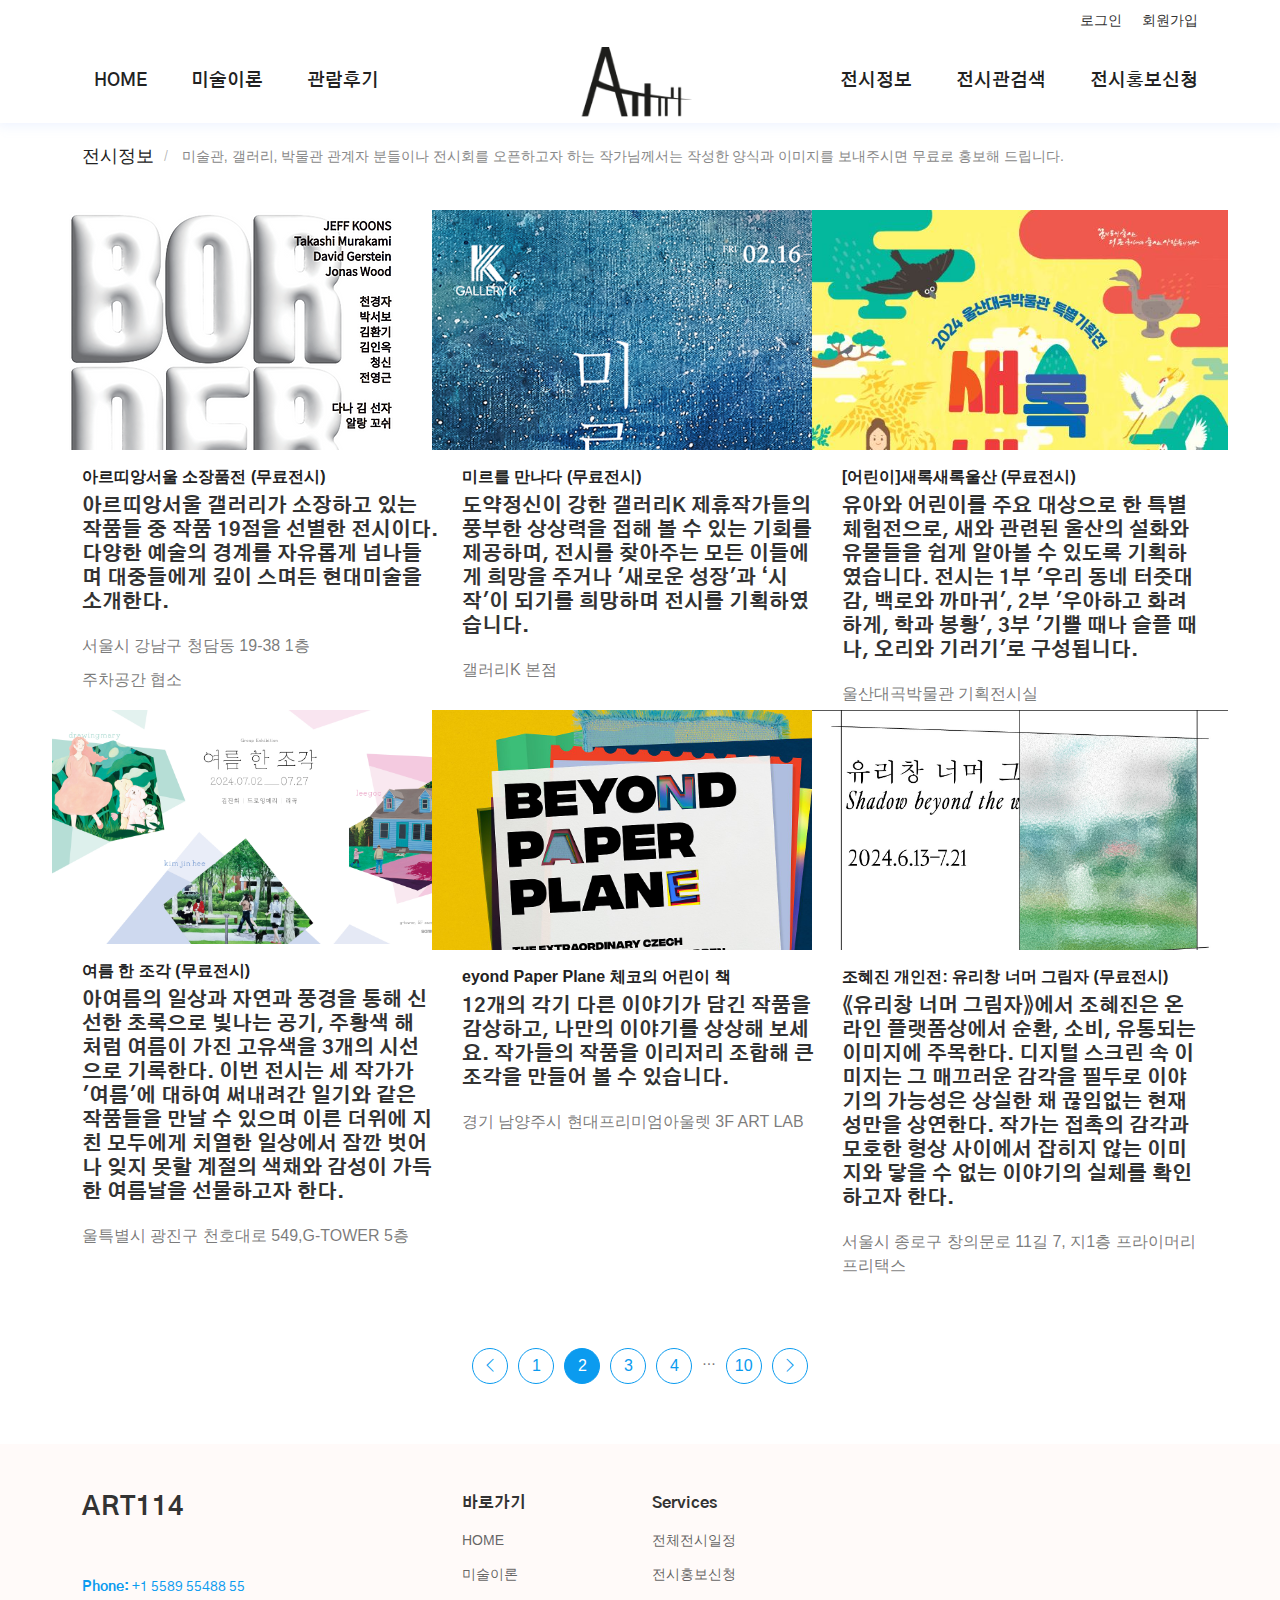
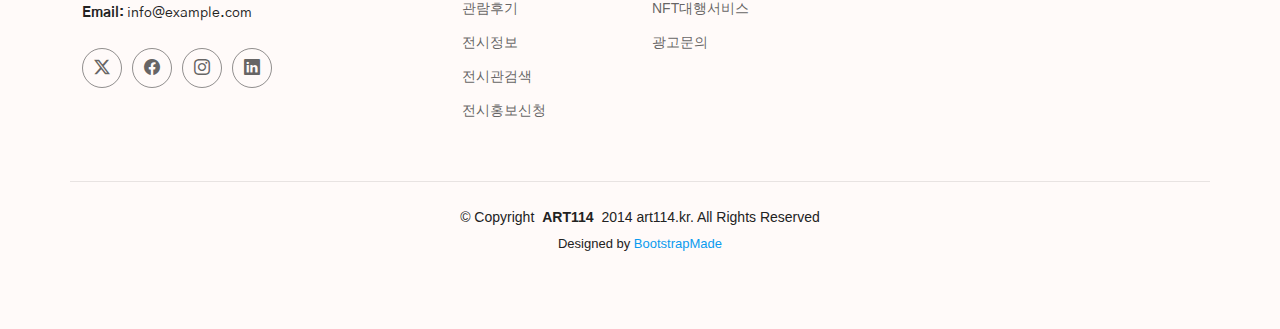
==== blog.html @ 073d430d "Add files via upload" ====
<!DOCTYPE html>
<html lang="ko">

<head>
  <meta charset="utf-8">
  <meta content="width=device-width, initial-scale=1.0" name="viewport">
  <title>Art114 전시정보</title>
  <meta name="description" content="">
  <meta name="keywords" content="">

  <!-- Favicons -->
  <link href="assets/images/common/favion.png" rel="icon">

  <!-- Fonts -->
  <link rel="stylesheet" href="assets/css/font.css">

  <!-- Vendor CSS Files -->
  <link href="assets/vendor/bootstrap/css/bootstrap.min.css" rel="stylesheet">
  <link href="assets/vendor/bootstrap-icons/bootstrap-icons.css" rel="stylesheet">
  <link href="assets/vendor/aos/aos.css" rel="stylesheet">
  <link href="assets/vendor/glightbox/css/glightbox.min.css" rel="stylesheet">
  <link href="assets/vendor/swiper/swiper-bundle.min.css" rel="stylesheet">

  <!-- Main CSS File -->
  <link href="assets/css/main.css" rel="stylesheet">

  <!-- =======================================================
  * Template Name: Flexor
  * Template URL: https://bootstrapmade.com/flexor-free-multipurpose-bootstrap-template/
  * Updated: Aug 07 2024 with Bootstrap v5.3.3
  * Author: BootstrapMade.com
  * License: https://bootstrapmade.com/license/
  ======================================================== -->
</head>

<body class="blog-page">

  <header id="header" class="header sticky-top">

    <div class="topbar d-flex align-items-center dark-background">
      <div class="social-links container d-none d-md-flex align-items-center">
        <a href="#" class="login">로그인</a>
        <a href="#" class="join">회원가입</a>
      </div>
    </div><!-- End Top Bar -->

    <div class="branding d-flex align-items-cente">

      <div class="container position-relative d-flex align-items-center justify-content-between">
        <a href="index.html" class="logo d-flex align-items-center">
          <!-- Uncomment the line below if you also wish to use an image logo -->
          <!-- <img src="assets/img/logo.png" alt=""> -->
          <h1 class="sitename"><img src="assets/images/common/logo.png" alt="art114로고"></h1>
        </a>

        <nav id="navmenu" class="navmenu">
          <ul class="left_gnb">
            <li><a href="index.html">HOME</a></li>
            <li class="dropdown"><a href="portfolio-details.html">미술이론</a>
              <!-- <i class="bi bi-chevron-down toggle-dropdown"></i>-->
              <!-- <ul><li><a href="portfolio-details.html">자세히보기</ul> -->
            </li>
            <li><a href="index.html">관람후기</a></li>
          </ul>
          <ul class="right_gnb">
            <li class="dropdown"><a href="blog.html">전시정보</a>
              <!-- <i class="bi bi-chevron-down toggle-dropdown"></i>-->
              <!-- <ul>
                <li><a href="service-details.html">상세정보</li>
              </ul> -->
            </li>
            <li><a href="index.html">전시관검색</a></li>
            <li><a href="index.html">전시홍보신청</a></li>
          </ul>
          <i class="mobile-nav-toggle d-xl-none bi bi-list"></i>
        </nav>

      </div>

    </div>

  </header>

  <main class="main">

    <!-- Page Title -->
    <!-- <div class="page-title">
      <div class="container d-lg-flex justify-content-between align-items-center">
        <h1 class="mb-2 mb-lg-0">Blog</h1>
        <nav class="breadcrumbs">
          <ol>
            <li class="current">전시</li>
            <li>
              미술관, 갤러리, 박물관 관계자 분들이나 전시회를 오픈하고자 하는 작가님께서는 작성한 양식과 이미지를 보내주시면 무료로 홍보해 드립니다.
            </li>
          </ol>
        </nav>
      </div>
    </div> -->

    <div class="page-title">
      <div class="container d-lg-flex justify-content-between align-items-center">
        <nav class="breadcrumbs">
          <ol>
            <li class="current">전시정보</li>
            <li>
              미술관, 갤러리, 박물관 관계자 분들이나 전시회를 오픈하고자 하는 작가님께서는 작성한 양식과 이미지를 보내주시면 무료로 홍보해 드립니다.
            </li>
          </ol>
        </nav>
      </div>
    </div>
    <!-- End Page Title -->


    <!-- Blog Posts Section -->
    <section id="blog-posts" class="blog-posts section">

      <div class="container">
        <div class="row gy-4">

          <div class="col-lg-4">
            <article class="article">

              <div class="post-img">
                <img src="assets/images/main/exhi_free06.png" alt="아르띠앙서울 소장품전 포스터" class="img-fluid">
              </div>

              <p class="post-author">아르띠앙서울 소장품전 (무료전시) </p>

              <h2 class="title">
                <a href="https://www.artianseoul.com/">
                  <p>아르띠앙서울 갤러리가 소장하고 있는 작품들 중 작품 19점을 선별한 전시이다.
                    다양한 예술의 경계를 자유롭게 넘나들며 대중들에게 깊이 스며든 현대미술을 소개한다.
                  </p>
                </a>
              </h2>

              <div class="text_wrap">
                <!-- <img src="assets/img/blog/blog-author.jpg" alt="" class="img-fluid post-author-img flex-shrink-0"> -->
                <div class="post-meta">
                  <p class="post-category">서울시 강남구 청담동 19-38 1층</p>
                  <p class="post-category">주차공간 협소</p>
                </div>
              </div>

            </article>
          </div><!-- End post list item -->

          <div class="col-lg-4">
            <article class="article">

              <div class="post-img">
                <img src="assets/images/main/exhi_free_04.png" alt="미르를 만나다 포스터" class="img-fluid">
              </div>

              <p class="post-author">미르를 만나다 (무료전시) </p>

              <h2 class="title">
                <a href="https://www.artnomics.co.kr/bbs/board.php?bo_table=exhibition&wr_id=146">
                  <p>도약정신이 강한 갤러리K 제휴작가들의 풍부한 상상력을 접해 볼 수 있는 기회를 제공하며,
                    전시를 찾아주는 모든 이들에게 희망을 주거나 '새로운 성장'과 ‘시작'이 되기를 희망하며 전시를 기획하였습니다.
                </a>
              </h2>

              <div class="text_wrap">
                <!-- <img src="assets/img/blog/blog-author.jpg" alt="" class="img-fluid post-author-img flex-shrink-0"> -->
                <div class="post-meta">
                  <p class="post-category">갤러리K 본점</p>
                  <!-- <p class="post-category">24.02.16~24.03.29</p> -->
                </div>
              </div>

            </article>
          </div><!-- End post list item -->

          <div class="col-lg-4">
            <article class="article">

              <div class="post-img">
                <img src="assets/images/main/kid07.png" alt="새록새록울산 전시 포스터" class="img-fluid">
              </div>

              <p class="post-author">[어린이]새록새록울산 (무료전시) </p>

              <h2 class="title">
                <a href="https://www.artianseoul.com/">
                  <p>유아와 어린이를 주요 대상으로 한 특별 체험전으로, 새와 관련된 울산의 설화와 유물들을 쉽게 알아볼 수 있도록 기획하였습니다.
                    전시는 1부 '우리 동네 터줏대감, 백로와 까마귀', 2부 '우아하고 화려하게, 학과 봉황', 3부 '기쁠 때나 슬플 때나, 오리와 기러기'로 구성됩니다.
                  </p>
                </a>
              </h2>

              <div class="text_wrap">
                <!-- <img src="assets/img/blog/blog-author.jpg" alt="" class="img-fluid post-author-img flex-shrink-0"> -->
                <div class="post-meta">
                  <p class="post-category">울산대곡박물관 기획전시실</p>
                  <!-- <p class="post-category">24.04.23 ~ 24.11.03</p> -->
                </div>
              </div>

            </article>
          </div><!-- End post list item -->

          <div class="col-lg-4">
            <article class="article">

              <div class="post-img">
                <img src="assets/images/main/exhi_free_l_02.jpg" alt="여름한조각 전시 포스터" class="img-fluid">
              </div>

              <p class="post-author">여름 한 조각 (무료전시)</p>

              <h2 class="title">
                <a href="https://www.samwongallery.co.kr/bbs/board.php?bo_table=EXHIBITION&wr_id=30">
                  <p>아여름의 일상과 자연과 풍경을 통해 신선한 초록으로 빛나는 공기, 주황색 해 처럼 여름이 가진 고유색을 3개의 시선으로 기록한다.
                    이번 전시는 세 작가가 '여름'에 대하여 써내려간 일기와 같은 작품들을 만날 수 있으며 이른 더위에 지친 모두에게 치열한 일상에서 잠깐 벗어나 잊지 못할 계절의 색채와 감성이
                    가득한 여름날을 선물하고자 한다.
                  </p>
                </a>
              </h2>

              <div class="text_wrap">
                <!-- <img src="assets/img/blog/blog-author.jpg" alt="" class="img-fluid post-author-img flex-shrink-0"> -->
                <div class="post-meta">
                  <p class="post-category">울특별시 광진구 천호대로 549,G-TOWER 5층</p>
                  <!-- <p class="post-category">2024.07.02 ~ 07.27</p> -->
                </div>
              </div>

            </article>
          </div><!-- End post list item -->

          <div class="col-lg-4">
            <article class="article">

              <div class="post-img">
                <img src="assets/images/main/kid01.jpg" alt="체코의 어린이책" class="img-fluid">
              </div>

              <p class="post-author">eyond Paper Plane 체코의 어린이 책</p>

              <h2 class="title">
                <a
                  href="https://www.artbava.com/exhibit/beyond-paper-plane-%EC%B2%B4%EC%BD%94%EC%9D%98-%EC%96%B4%EB%A6%B0%EC%9D%B4-%EC%B1%85/">
                  <p>12개의 각기 다른 이야기가 담긴 작품을 감상하고, 나만의 이야기를 상상해 보세요.
                    작가들의 작품을 이리저리 조합해 큰 조각을 만들어 볼 수 있습니다.
                  </p>
                </a>
              </h2>

              <div class="text_wrap">
                <!-- <img src="assets/img/blog/blog-author.jpg" alt="" class="img-fluid post-author-img flex-shrink-0"> -->
                <div class="post-meta">
                  <p class="post-category">경기 남양주시 현대프리미엄아울렛 3F ART LAB</p>
                  <!-- <p class="post-category">24.06.27 ~ 24.09.29</p> -->
                </div>
              </div>

            </article>
          </div><!-- End post list item -->

          <div class="col-lg-4">
            <article class="article">

              <div class="post-img">
                <img src="assets/images/main/exhi_10.png" alt="조혜진 개인전 포스터 사진" class="img-fluid">
              </div>

              <p class="post-author">조혜진 개인전: 유리창 너머 그림자 (무료전시) </p>

              <h2 class="title">
                <a href="https://www.primarypractice.kr/exhibitions/yurichang-neomeo-geurimja">
                  <p> 《유리창 너머 그림자》에서 조혜진은 온라인 플랫폼상에서 순환, 소비, 유통되는 이미지에 주목한다.
                    디지털 스크린 속 이미지는 그 매끄러운 감각을 필두로 이야기의 가능성은 상실한 채 끊임없는 현재성만을 상연한다.
                    작가는 접촉의 감각과 모호한 형상 사이에서 잡히지 않는 이미지와 닿을 수 없는 이야기의 실체를 확인하고자 한다.
                  </p>
                </a>
              </h2>

              <div class="text_wrap">
                <!-- <img src="assets/img/blog/blog-author.jpg" alt="" class="img-fluid post-author-img flex-shrink-0"> -->
                <div class="post-meta">
                  <p class="post-category">서울시 종로구 창의문로 11길 7, 지1층 프라이머리 프리택스</p>
                  <!-- <p class="post-category">24.06.13 ~ 24.07.21</p> -->
                </div>
              </div>

            </article>
          </div><!-- End post list item -->
        </div>
      </div>

    </section><!-- /Blog Posts Section -->

    <!-- Blog Pagination Section -->
    <section id="blog-pagination" class="blog-pagination section">

      <div class="container">
        <div class="d-flex justify-content-center">
          <ul>
            <li><a href="#"><i class="bi bi-chevron-left"></i></a></li>
            <li><a href="#">1</a></li>
            <li><a href="#" class="active">2</a></li>
            <li><a href="#">3</a></li>
            <li><a href="#">4</a></li>
            <li>...</li>
            <li><a href="#">10</a></li>
            <li><a href="#"><i class="bi bi-chevron-right"></i></a></li>
          </ul>
        </div>
      </div>

    </section><!-- /Blog Pagination Section -->

  </main>


  <footer id="footer" class="footer light-background">

    <div class="container footer-top">
      <div class="row gy-4">
        <div class="col-lg-4 col-md-6 footer-about">
          <a href="index.html" class="logo d-flex align-items-center">
            <span class="sitename">ART114</span>
          </a>
          <div class="footer-contact pt-3">
            <a href="tel:02-2188-7100">
              <p class="mt-3"><strong>Phone:</strong> <span>+1 5589 55488 55</span></p>
            </a>
            <p><strong>Email:</strong> <span>info@example.com</span></p>
          </div>
          <div class="social-links d-flex mt-4">
            <a href=""><i class="bi bi-twitter-x"></i></a>
            <a href=""><i class="bi bi-facebook"></i></a>
            <a href=""><i class="bi bi-instagram"></i></a>
            <a href=""><i class="bi bi-linkedin"></i></a>
          </div>
        </div>

        <div class="col-lg-2 col-md-3 footer-links">
          <h4>바로가기</h4>
          <ul>
            <li><a href="index.html">HOME</a></li>
            <li><a href="index.html">미술이론</a></li>
            <li><a href="index.html">관람후기</a></li>
            <li><a href="index.html">전시정보</a></li>
            <li><a href="index.html">전시관검색</a></li>
            <li><a href="index.html">전시홍보신청</a></li>
          </ul>
        </div>

        <div class="col-lg-2 col-md-3 footer-links">
          <h4>Services</h4>
          <ul>
            <li><a href="#">전체전시일정</a></li>
            <li><a href="#">전시홍보신청</a></li>
            <li><a href="#">NFT대행서비스</a></li>
            <li><a href="#">광고문의</a></li>
          </ul>
        </div>

      </div>
    </div>

    <div class="container copyright text-center mt-4">
      <p>© <span>Copyright</span> <strong class="px-1 sitename">ART114</strong> <span> 2014 art114.kr. All Rights
          Reserved</span></p>
      <div class="credits">
        <!-- All the links in the footer should remain intact. -->
        <!-- You can delete the links only if you've purchased the pro version. -->
        <!-- Licensing information: https://bootstrapmade.com/license/ -->
        <!-- Purchase the pro version with working PHP/AJAX contact form: [buy-url] -->
        Designed by <a href="https://bootstrapmade.com/">BootstrapMade</a>
      </div>
    </div>

  </footer>
  <!-- Scroll Top -->
  <a href="#" id="scroll-top" class="scroll-top d-flex align-items-center justify-content-center"><i
      class="bi bi-arrow-up-short"></i></a>

  <!-- Preloader -->
  <div id="preloader"></div>

  <!-- Vendor JS Files -->
  <script src="assets/vendor/bootstrap/js/bootstrap.bundle.min.js"></script>
  <script src="assets/vendor/php-email-form/validate.js"></script>
  <script src="assets/vendor/aos/aos.js"></script>
  <script src="assets/vendor/glightbox/js/glightbox.min.js"></script>
  <script src="assets/vendor/swiper/swiper-bundle.min.js"></script>
  <script src="assets/vendor/imagesloaded/imagesloaded.pkgd.min.js"></script>
  <script src="assets/vendor/isotope-layout/isotope.pkgd.min.js"></script>

  <!-- Main JS File -->
  <script src="assets/js/main.js"></script>

</body>

</html>
---- assets/css/font.css ----
@charset "utf-8";

@font-face {
  font-family: 'Gothic_A1';
  src: url('../../font/GothicA1-Bold.woff2') format('woff2'),
      url('../../font/GothicA1-Bold.woff format') format('woff');
  font-weight: 700;
  font-style: normal;
  font-display: swap;
}

@font-face {
  font-family: 'Gothic_A1';
  src: url('../../font/GothicA1-Light.woff2') format('woff2'),
      url('../../font/GothicA1-Light.woff') format('woff');
  font-weight: 300;
  font-style: normal;
  font-display: swap;
}

@font-face {
  font-family: 'Gothic_A1';
  src: url('../../font/GothicA1-Medium.woff2') format('woff2'),
      url('../../font/GothicA1-Medium.woff') format('woff');
  font-weight: 500;
  font-style: normal;
  font-display: swap;
}

@font-face {
  font-family: 'Gothic_A1';
  src: url('../../font/GothicA1-SemiBold.woff2') format('woff2'),
      url('../../font/GothicA1-SemiBold.woff') format('woff');
  font-weight: 600;
  font-style: normal;
  font-display: swap;
}

@font-face {
  font-family: 'Gothic_A1';
  src: url('../../font/GothicA1-Regular.woff2') format('woff2'),
      url('../../font/GothicA1-Regular.woff') format('woff');
  font-weight: 400;
  font-style: normal;
  font-display: swap;
}
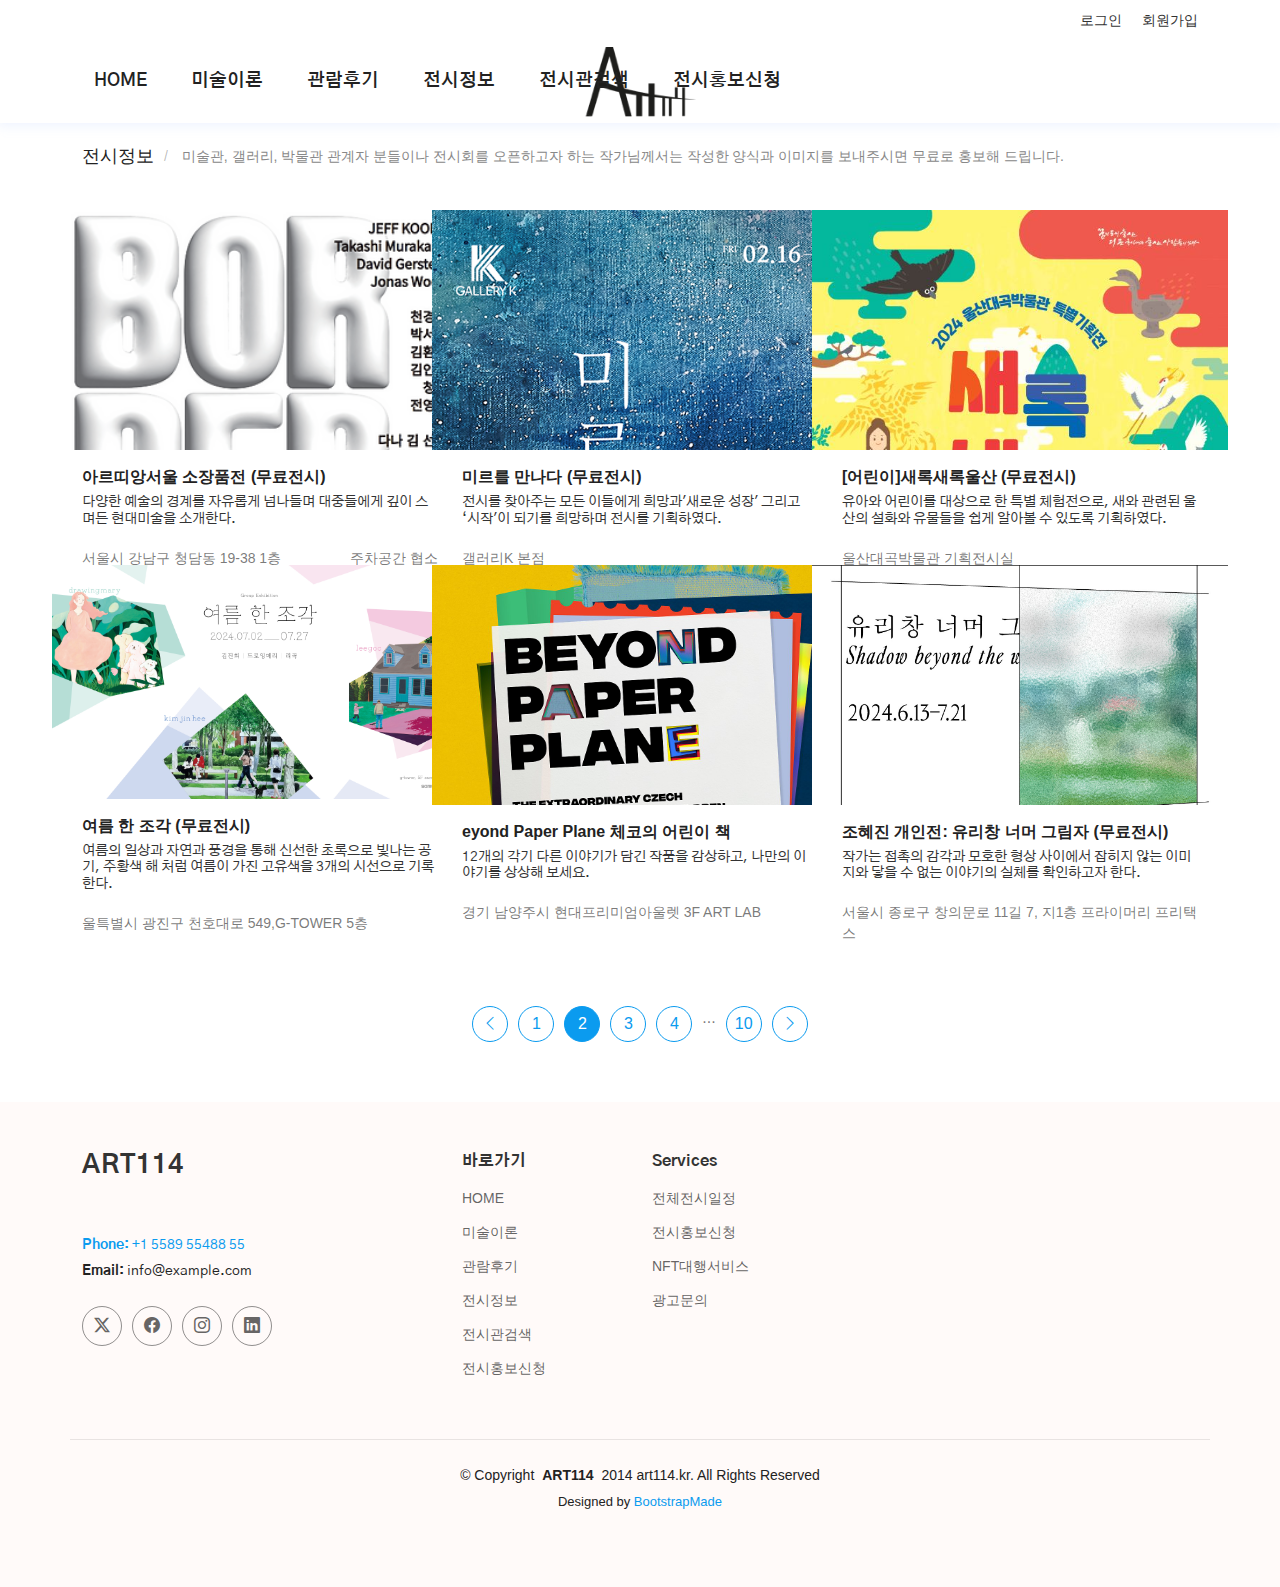
==== commit 99abb380: "Add files via upload" ====
--- a/blog.html
+++ b/blog.html
@@ -54,24 +54,18 @@
         </a>
 
         <nav id="navmenu" class="navmenu">
-          <ul class="left_gnb">
+          <!-- <div class="nav_wrap"> -->
+          <ul class="left_gnb nav_wrap">
             <li><a href="index.html">HOME</a></li>
-            <li class="dropdown"><a href="portfolio-details.html">미술이론</a>
-              <!-- <i class="bi bi-chevron-down toggle-dropdown"></i>-->
-              <!-- <ul><li><a href="portfolio-details.html">자세히보기</ul> -->
-            </li>
-            <li><a href="index.html">관람후기</a></li>
-          </ul>
-          <ul class="right_gnb">
-            <li class="dropdown"><a href="blog.html">전시정보</a>
-              <!-- <i class="bi bi-chevron-down toggle-dropdown"></i>-->
-              <!-- <ul>
-                <li><a href="service-details.html">상세정보</li>
-              </ul> -->
-            </li>
+            <li><a href="portfolio-details.html">미술이론</a></li>
+            <li class="padding_right"><a href="index.html">관람후기</a></li>
+            <!-- </ul>
+          <ul class="right_gnb"> -->
+            <li class="padding_left"><a href="blog.html">전시정보</a></li>
             <li><a href="index.html">전시관검색</a></li>
             <li><a href="index.html">전시홍보신청</a></li>
           </ul>
+          <!-- </div>//nav_wrap -->
           <i class="mobile-nav-toggle d-xl-none bi bi-list"></i>
         </nav>
 
@@ -130,9 +124,7 @@
 
               <h2 class="title">
                 <a href="https://www.artianseoul.com/">
-                  <p>아르띠앙서울 갤러리가 소장하고 있는 작품들 중 작품 19점을 선별한 전시이다.
-                    다양한 예술의 경계를 자유롭게 넘나들며 대중들에게 깊이 스며든 현대미술을 소개한다.
-                  </p>
+                  <p>다양한 예술의 경계를 자유롭게 넘나들며 대중들에게 깊이 스며든 현대미술을 소개한다.</p>
                 </a>
               </h2>
 
@@ -158,8 +150,7 @@
 
               <h2 class="title">
                 <a href="https://www.artnomics.co.kr/bbs/board.php?bo_table=exhibition&wr_id=146">
-                  <p>도약정신이 강한 갤러리K 제휴작가들의 풍부한 상상력을 접해 볼 수 있는 기회를 제공하며,
-                    전시를 찾아주는 모든 이들에게 희망을 주거나 '새로운 성장'과 ‘시작'이 되기를 희망하며 전시를 기획하였습니다.
+                  <p>전시를 찾아주는 모든 이들에게 희망과'새로운 성장' 그리고 ‘시작'이 되기를 희망하며 전시를 기획하였다.</p>
                 </a>
               </h2>
 
@@ -185,9 +176,7 @@
 
               <h2 class="title">
                 <a href="https://www.artianseoul.com/">
-                  <p>유아와 어린이를 주요 대상으로 한 특별 체험전으로, 새와 관련된 울산의 설화와 유물들을 쉽게 알아볼 수 있도록 기획하였습니다.
-                    전시는 1부 '우리 동네 터줏대감, 백로와 까마귀', 2부 '우아하고 화려하게, 학과 봉황', 3부 '기쁠 때나 슬플 때나, 오리와 기러기'로 구성됩니다.
-                  </p>
+                  <p>유아와 어린이를 대상으로 한 특별 체험전으로, 새와 관련된 울산의 설화와 유물들을 쉽게 알아볼 수 있도록 기획하였다.</p>
                 </a>
               </h2>
 
@@ -213,10 +202,7 @@
 
               <h2 class="title">
                 <a href="https://www.samwongallery.co.kr/bbs/board.php?bo_table=EXHIBITION&wr_id=30">
-                  <p>아여름의 일상과 자연과 풍경을 통해 신선한 초록으로 빛나는 공기, 주황색 해 처럼 여름이 가진 고유색을 3개의 시선으로 기록한다.
-                    이번 전시는 세 작가가 '여름'에 대하여 써내려간 일기와 같은 작품들을 만날 수 있으며 이른 더위에 지친 모두에게 치열한 일상에서 잠깐 벗어나 잊지 못할 계절의 색채와 감성이
-                    가득한 여름날을 선물하고자 한다.
-                  </p>
+                  <p>여름의 일상과 자연과 풍경을 통해 신선한 초록으로 빛나는 공기, 주황색 해 처럼 여름이 가진 고유색을 3개의 시선으로 기록한다.</p>
                 </a>
               </h2>
 
@@ -243,9 +229,7 @@
               <h2 class="title">
                 <a
                   href="https://www.artbava.com/exhibit/beyond-paper-plane-%EC%B2%B4%EC%BD%94%EC%9D%98-%EC%96%B4%EB%A6%B0%EC%9D%B4-%EC%B1%85/">
-                  <p>12개의 각기 다른 이야기가 담긴 작품을 감상하고, 나만의 이야기를 상상해 보세요.
-                    작가들의 작품을 이리저리 조합해 큰 조각을 만들어 볼 수 있습니다.
-                  </p>
+                  <p>12개의 각기 다른 이야기가 담긴 작품을 감상하고, 나만의 이야기를 상상해 보세요.</p>
                 </a>
               </h2>
 
@@ -271,10 +255,7 @@
 
               <h2 class="title">
                 <a href="https://www.primarypractice.kr/exhibitions/yurichang-neomeo-geurimja">
-                  <p> 《유리창 너머 그림자》에서 조혜진은 온라인 플랫폼상에서 순환, 소비, 유통되는 이미지에 주목한다.
-                    디지털 스크린 속 이미지는 그 매끄러운 감각을 필두로 이야기의 가능성은 상실한 채 끊임없는 현재성만을 상연한다.
-                    작가는 접촉의 감각과 모호한 형상 사이에서 잡히지 않는 이미지와 닿을 수 없는 이야기의 실체를 확인하고자 한다.
-                  </p>
+                  <p>작가는 접촉의 감각과 모호한 형상 사이에서 잡히지 않는 이미지와 닿을 수 없는 이야기의 실체를 확인하고자 한다.</p>
                 </a>
               </h2>
 
--- a/assets/css/main.css
+++ b/assets/css/main.css
@@ -12,7 +12,6 @@
 # Font & Color Variables
 # Help: https://bootstrapmade.com/color-system/
 --------------------------------------------------------------*/
-
 @media(max-width:768px){
 	#footer .call {pointer-events: initial;}
 }
@@ -38,11 +37,11 @@
 /* Nav Menu Colors - The following color variables are used specifically for the navigation menu. They are separate from the global colors to allow for more customization options */
 :root {
   --nav-color: #222;  /* The default color of the main navmenu links */
-  --nav-hover-color: #ff5821; /* Applied to main navmenu links when they are hovered over or active */
+  --nav-hover-color: #0b9bef; /* Applied to main navmenu links when they are hovered over or active */
   --nav-mobile-background-color: #ffffff; /* Used as the background color for mobile navigation menu */
   --nav-dropdown-background-color: #ffffff; /* Used as the background color for dropdown items that appear when hovering over primary navigation items */
-  --nav-dropdown-color: #999; /* Used for navigation links of the dropdown items in the navigation menu. */
-  --nav-dropdown-hover-color: #ff5821; /* Similar to --nav-hover-color, this color is applied to dropdown navigation links when they are hovered over. */
+  --nav-dropdown-color: #888; /* Used for navigation links of the dropdown items in the navigation menu. */
+  --nav-dropdown-hover-color: #0b9bef; /* Similar to --nav-hover-color, this color is applied to dropdown navigation links when they are hovered over. */
 }
 
 /* Color Presets - These classes override global colors when applied to any section or element, providing reuse of the sam color scheme. */
@@ -281,7 +280,6 @@
 
 .header .logo img {
   max-height: 70px;
-  margin-right: 8px;
 }
 
 .header .logo h1 {
@@ -299,6 +297,11 @@
   height: 0;
   visibility: hidden;
   overflow: hidden;
+}
+
+@media (max-width: 760px) {
+  .header .topbar {height: 0;}
+  .header .logo img {max-height: 50px;}
 }
 
 /*--------------------------------------------------------------
@@ -461,7 +464,7 @@
     display: none;
     position: absolute;
     inset: 60px 20px 20px 20px;
-    padding: 10px 0;
+    padding: 50px 45px;
     margin: 0;
     border-radius: 6px;
     background-color: var(--nav-mobile-background-color);
@@ -688,7 +691,7 @@
 }
 
 .contact .php-email-form button[type=submit] {
-  color: #222;
+  color: var(--accent-color);
   background: #fff;
   border: 0;
   padding: 10px 30px;
@@ -867,7 +870,7 @@
   opacity: 0;
   right: 5%;
   top: 90%;
-  z-index: 99999;
+  z-index: 999;
   background-color: var(--accent-color);
   width: 44px;
   height: 44px;
@@ -1732,10 +1735,17 @@
   top: 5%;
   right: 0;
   width: calc(20% - 20px);
-  margin: 0  0 20px 30px;
   background-color: var(--surface-color);
   padding: 10px;
   border: 1px solid color-mix(in srgb, var(--default-color), transparent 90%);
+  z-index: 99;
+}
+
+#service-details .container .num-list {
+  width: 100%;
+  display: flex;
+  justify-content: space-between;
+  display: none;
 }
 
 .service-details .services-list a {
@@ -1858,6 +1868,27 @@
   width: 100%;
 }
 
+
+@media(max-width: 980px){
+  .service-details .container {
+    flex-direction: column;
+  }
+  #service-details .container .num-list {
+    display: block;
+  }
+  .service-details div.text-list {
+    display: none;
+  }
+  .service-details .services-list a{
+    width: 100%;
+  }
+}
+
+@media(max-width: 768px){
+  #service-details .container .num-list {
+    display: none;}
+}
+
 /*--------------------------------------------------------------
 # Starter Section Section
 --------------------------------------------------------------*/
@@ -1882,15 +1913,26 @@
   overflow: hidden;
 }
 
+.img-fluid {
+  width: 100%;
+}
+
+.blog-posts .post-meta {
+  display: flex;
+  align-items: center;
+  justify-content: space-between;
+}
+
 .blog-posts .post-category {
-  font-size: 16px;
+  font-size: 14px;
+  font-weight: 500;
   color: color-mix(in srgb, var(--default-color), transparent 40%);
-  margin-bottom: 10px;
+  margin-bottom: 2px;
 }
 
 .blog-posts .title {
-  font-size: 20px;
-  font-weight: 700;
+  font-size: 14px;
+  font-weight: 400;
   padding: 0;
   margin: 0 0 20px 0;
 }
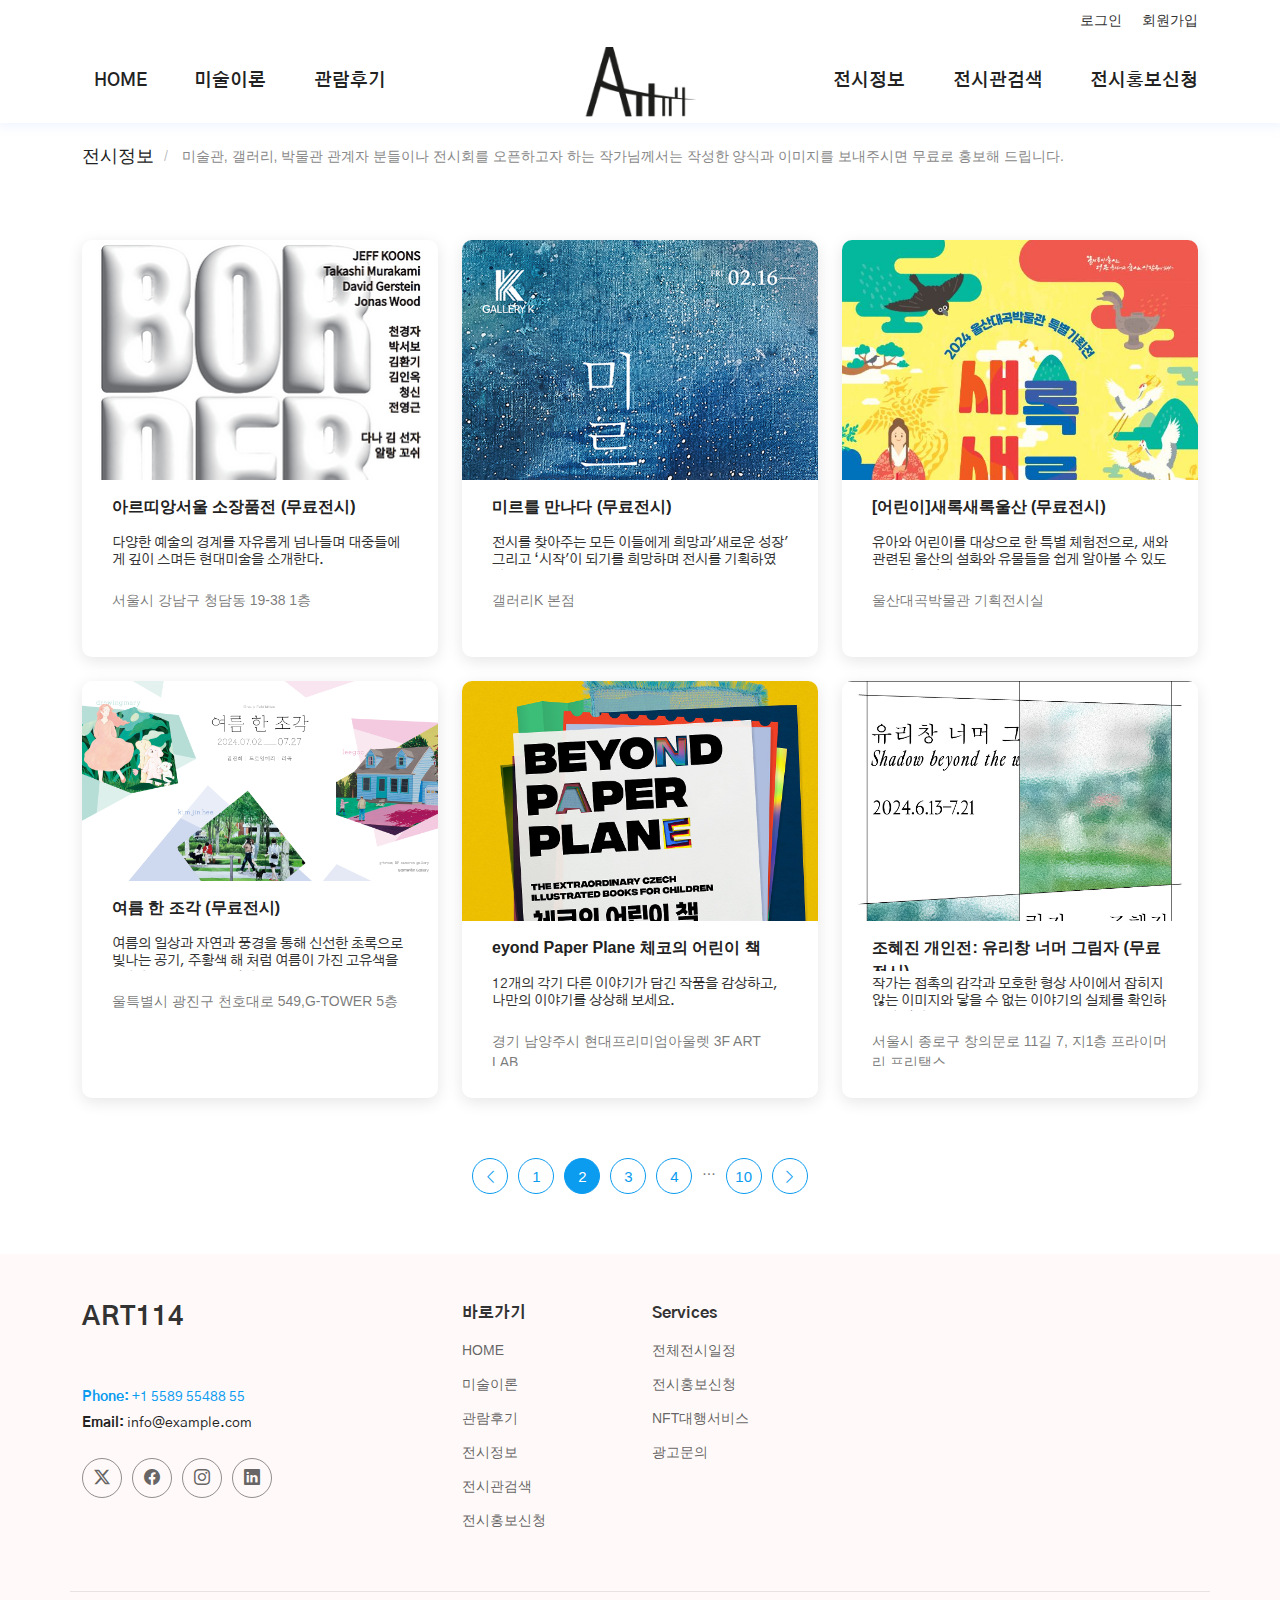
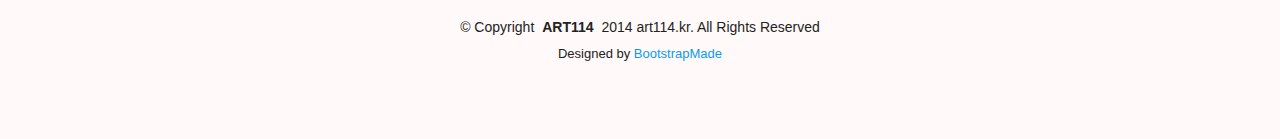
==== commit 955fb17b: "Add files via upload" ====
--- a/blog.html
+++ b/blog.html
@@ -131,8 +131,8 @@
               <div class="text_wrap">
                 <!-- <img src="assets/img/blog/blog-author.jpg" alt="" class="img-fluid post-author-img flex-shrink-0"> -->
                 <div class="post-meta">
-                  <p class="post-category">서울시 강남구 청담동 19-38 1층</p>
-                  <p class="post-category">주차공간 협소</p>
+                  <p class="post-category width">서울시 강남구 청담동 19-38 1층</p>
+                  <!-- <p class="post-category">주차공간 협소</p> -->
                 </div>
               </div>
 
--- a/assets/css/main.css
+++ b/assets/css/main.css
@@ -313,21 +313,29 @@
   justify-content: space-between;
   }
 
-  .left_gnb, .right_gnb {
-    display: flex;
-    gap: 20px;
-  }
-
+  .padding_right {
+    padding-right: 200px ;
+  }
+
+.padding_left{
+  padding-left: 200px;
+}
 /* Navmenu - Desktop */
 @media (min-width: 1200px) {
   .navmenu {
     padding: 0;
   }
+  .navmenu .nav_wrap {
+    width: 100%;
+    display: flex;
+    justify-content: space-between;
+  }
 
   .navmenu ul {
     margin: 0;
     padding: 0;
     display: flex;
+    gap: 20px;
     list-style: none;
     align-items: center;
   }
@@ -369,79 +377,6 @@
   .navmenu .active:focus {
     color: var(--accent-color);
   }
-
-  /* .navmenu .dropdown ul {
-    margin: 0;
-    padding: 10px 0;
-    background: #fff;
-    display: block;
-    position: absolute;
-    visibility: hidden;
-    left: 14px;
-    top: 130%;
-    opacity: 0;
-    transition: 0.3s;
-    border-radius: 4px;
-    z-index: 99;
-    box-shadow: 0px 0px 30px rgba(0, 0, 0, 0.1);
-  } */
-
-  .navmenu .dropdown ul {
-    margin: 0;
-    padding: 8px 0;
-    background: #fcfcfc;
-    display: block;
-    position: absolute;
-    visibility: hidden;
-    left: -15px;
-    top: 130%;
-    opacity: 0;
-    transition: 0.3s;
-    z-index: 99;
-    box-shadow: 0px 0px 30px rgba(0, 0, 0, 0.1);
-    text-align: center;
-  }
-
-
-  .navmenu .dropdown ul li {
-    min-width: 130px;
-  }
-
-  .navmenu .dropdown ul a {
-    padding: 10px 35px;
-    font-size: 15px;
-    text-transform: none;
-    color: #333;
-  }
-
-  .navmenu .dropdown ul a i {
-    font-size: 12px;
-  }
-
-  .navmenu .dropdown ul a:hover,
-  .navmenu .dropdown ul .active:hover,
-  .navmenu .dropdown ul li:hover>a {
-    color: var(--accent-color);
-  }
-
-  .navmenu .dropdown:hover>ul {
-    opacity: 1;
-    top: 100%;
-    visibility: visible;
-  }
-
-  .navmenu .dropdown .dropdown ul {
-    top: 0;
-    left: -90%;
-    visibility: hidden;
-  }
-
-  .navmenu .dropdown .dropdown:hover>ul {
-    opacity: 1;
-    top: 0;
-    left: -100%;
-    visibility: visible;
-  }
 }
 
 /* Navmenu - Mobile */
@@ -462,16 +397,21 @@
 
   .navmenu ul {
     display: none;
+    margin: 0;
     position: absolute;
-    inset: 60px 20px 20px 20px;
-    padding: 50px 45px;
-    margin: 0;
-    border-radius: 6px;
     background-color: var(--nav-mobile-background-color);
     overflow-y: auto;
     transition: 0.3s;
-    z-index: 9998;
+    background: #fff; 
+    inset: 60px 20px 20px 20px;
+    padding: 50px 45px;
+    border-radius: 6px;
     box-shadow: 0px 0px 30px rgba(0, 0, 0, 0.1);
+    z-index: 99999;
+  }
+
+  .navmenu ul li {
+    padding: 0;
   }
 
   .navmenu a,
@@ -522,22 +462,6 @@
     transform: rotate(180deg);
   }
 
-  .navmenu .dropdown ul {
-    position: static;
-    display: none;
-    z-index: 99;
-    padding: 10px 0;
-    margin: 10px 20px;
-    background-color: var(--nav-dropdown-background-color);
-    border: 1px solid color-mix(in srgb, var(--default-color), transparent 90%);
-    box-shadow: none;
-    transition: all 0.5s ease-in-out;
-  }
-
-  .navmenu .dropdown ul ul {
-    background-color: rgba(33, 37, 41, 0.1);
-  }
-
   .navmenu .dropdown>.dropdown-active {
     display: block;
     background-color: rgba(33, 37, 41, 0.03);
@@ -565,10 +489,11 @@
     transition: 0.3s;
   }
 
-  .mobile-nav-active .navmenu>ul {
+  .mobile-nav-active .navmenu ul {
     display: block;
   }
 }
+
 /*--------------------------------------------------------------
 # map
 --------------------------------------------------------------*/
@@ -1340,6 +1265,10 @@
 }
 
 @media (min-width: 992px) {
+  .testimonials .testimonial-item h3 {
+    font-size: 24px;
+    font-weight: 500;
+  }
   .testimonials .testimonial-item p {
     width: 80%;
   }
@@ -1917,6 +1846,14 @@
   width: 100%;
 }
 
+.blog-posts article p {
+  width: 100%;
+  white-space: normal;
+  text-overflow: ellipsis;
+  overflow: hidden;
+  height: 35px;
+}
+
 .blog-posts .post-meta {
   display: flex;
   align-items: center;
@@ -1984,6 +1921,7 @@
 }
 
 .blog-pagination li a {
+  font-size: 15px;
   color: var(--accent-color);
   display: flex;
   align-items: center;
@@ -1992,6 +1930,7 @@
   height: 36px;
   border-radius: 50%;
   border: 1px solid var(--accent-color);
+  padding-top: 2px;
 }
 
 .blog-pagination li a.active,
@@ -2012,10 +1951,13 @@
   padding-bottom: 30px;
 }
 
-.blog-details .article {
+.blog-posts article {
   background-color: var(--surface-color);
+  box-shadow: 0 4px 16px rgba(0, 0, 0, 0.1);
   padding: 30px;
-  box-shadow: 0 4px 16px rgba(0, 0, 0, 0.1);
+  height: 100%;
+  border-radius: 10px;
+  overflow: hidden;
 }
 
 .blog-details .post-img {
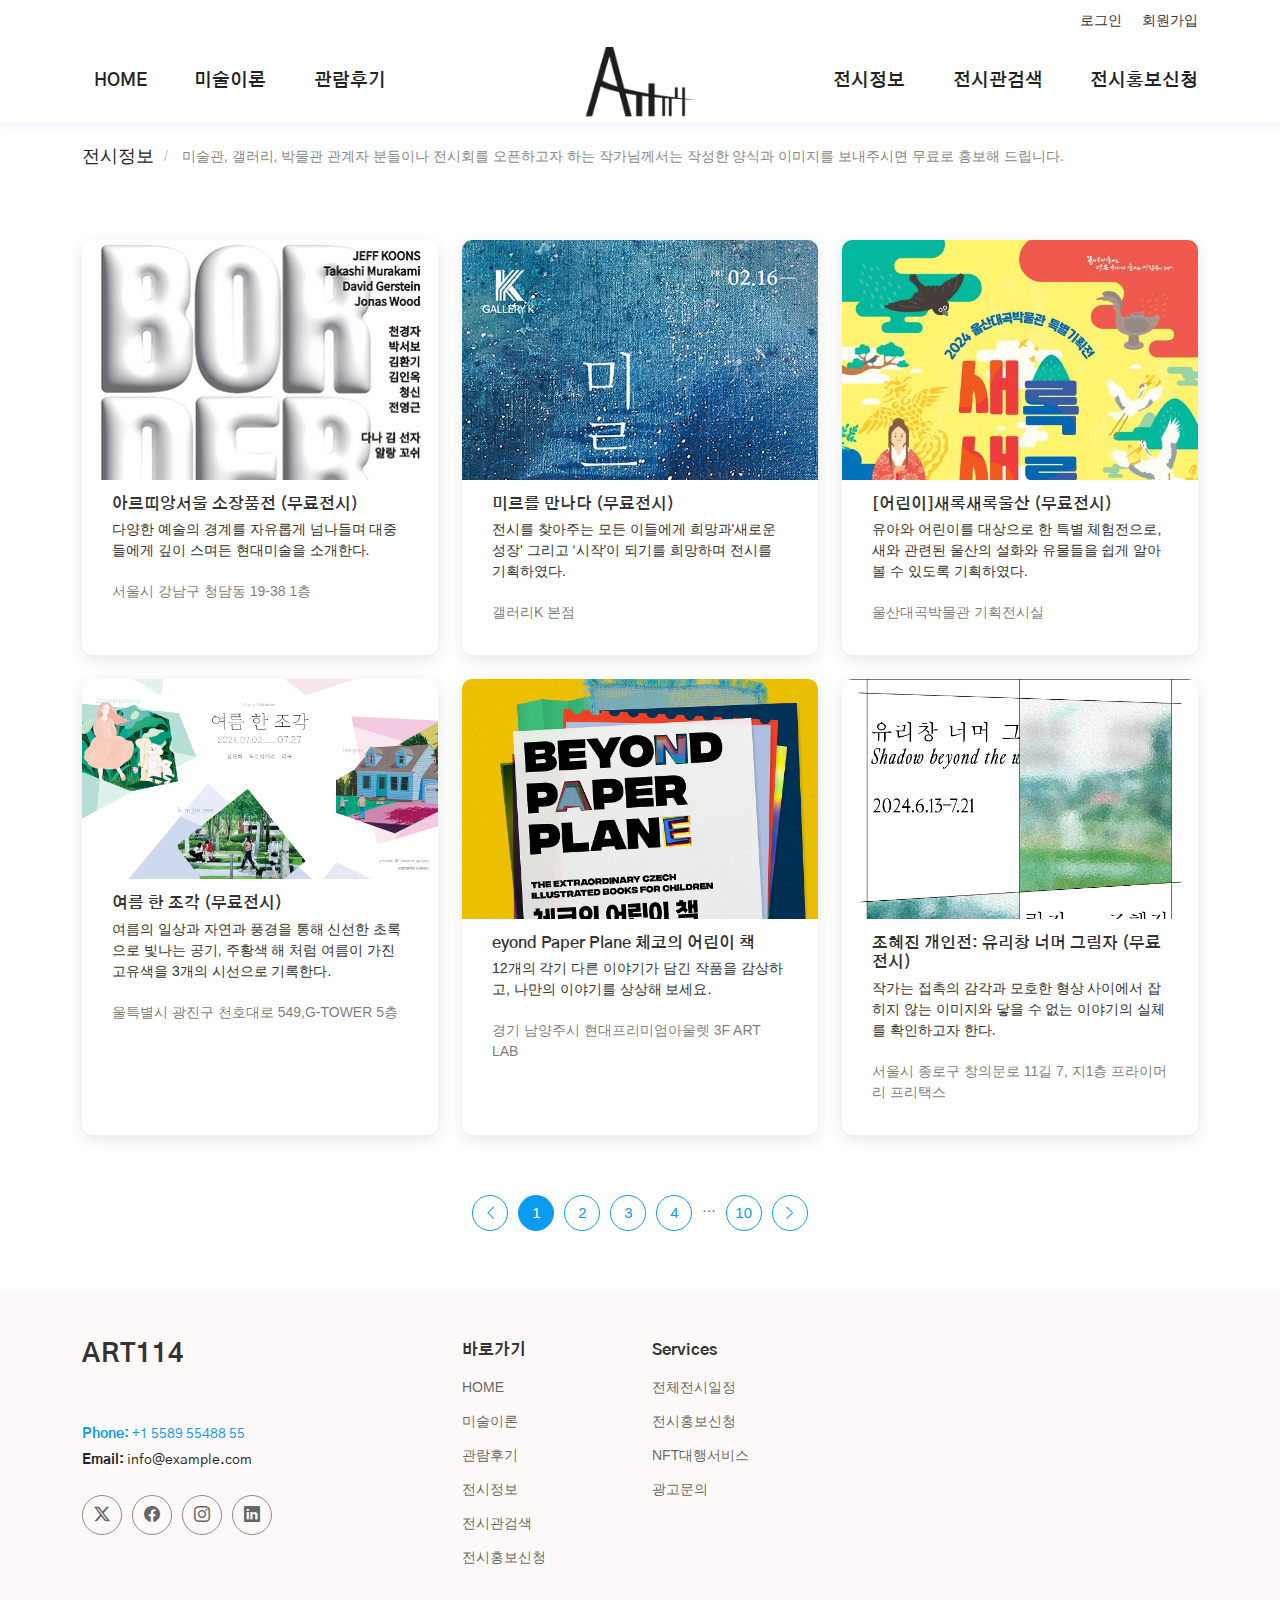
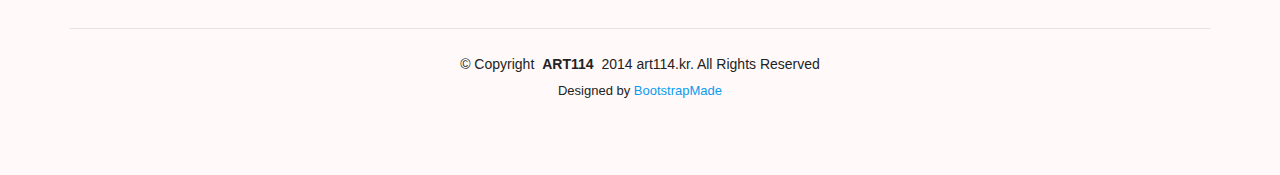
==== commit f9c60d9a: "Add files via upload" ====
--- a/blog.html
+++ b/blog.html
@@ -120,13 +120,13 @@
                 <img src="assets/images/main/exhi_free06.png" alt="아르띠앙서울 소장품전 포스터" class="img-fluid">
               </div>
 
-              <p class="post-author">아르띠앙서울 소장품전 (무료전시) </p>
-
-              <h2 class="title">
+              <h6 class="post-author">아르띠앙서울 소장품전 (무료전시) </h6>
+
+              <div class="title">
                 <a href="https://www.artianseoul.com/">
                   <p>다양한 예술의 경계를 자유롭게 넘나들며 대중들에게 깊이 스며든 현대미술을 소개한다.</p>
                 </a>
-              </h2>
+              </div>
 
               <div class="text_wrap">
                 <!-- <img src="assets/img/blog/blog-author.jpg" alt="" class="img-fluid post-author-img flex-shrink-0"> -->
@@ -146,13 +146,13 @@
                 <img src="assets/images/main/exhi_free_04.png" alt="미르를 만나다 포스터" class="img-fluid">
               </div>
 
-              <p class="post-author">미르를 만나다 (무료전시) </p>
-
-              <h2 class="title">
+              <h6 class="post-author">미르를 만나다 (무료전시) </h6>
+
+              <div class="title">
                 <a href="https://www.artnomics.co.kr/bbs/board.php?bo_table=exhibition&wr_id=146">
                   <p>전시를 찾아주는 모든 이들에게 희망과'새로운 성장' 그리고 ‘시작'이 되기를 희망하며 전시를 기획하였다.</p>
                 </a>
-              </h2>
+              </div>
 
               <div class="text_wrap">
                 <!-- <img src="assets/img/blog/blog-author.jpg" alt="" class="img-fluid post-author-img flex-shrink-0"> -->
@@ -172,13 +172,13 @@
                 <img src="assets/images/main/kid07.png" alt="새록새록울산 전시 포스터" class="img-fluid">
               </div>
 
-              <p class="post-author">[어린이]새록새록울산 (무료전시) </p>
-
-              <h2 class="title">
+              <h6 class="post-author">[어린이]새록새록울산 (무료전시) </h6>
+
+              <div class="title">
                 <a href="https://www.artianseoul.com/">
                   <p>유아와 어린이를 대상으로 한 특별 체험전으로, 새와 관련된 울산의 설화와 유물들을 쉽게 알아볼 수 있도록 기획하였다.</p>
                 </a>
-              </h2>
+              </div>
 
               <div class="text_wrap">
                 <!-- <img src="assets/img/blog/blog-author.jpg" alt="" class="img-fluid post-author-img flex-shrink-0"> -->
@@ -198,13 +198,13 @@
                 <img src="assets/images/main/exhi_free_l_02.jpg" alt="여름한조각 전시 포스터" class="img-fluid">
               </div>
 
-              <p class="post-author">여름 한 조각 (무료전시)</p>
-
-              <h2 class="title">
+              <h6 class="post-author">여름 한 조각 (무료전시)</h6>
+
+              <div class="title">
                 <a href="https://www.samwongallery.co.kr/bbs/board.php?bo_table=EXHIBITION&wr_id=30">
                   <p>여름의 일상과 자연과 풍경을 통해 신선한 초록으로 빛나는 공기, 주황색 해 처럼 여름이 가진 고유색을 3개의 시선으로 기록한다.</p>
                 </a>
-              </h2>
+              </div>
 
               <div class="text_wrap">
                 <!-- <img src="assets/img/blog/blog-author.jpg" alt="" class="img-fluid post-author-img flex-shrink-0"> -->
@@ -224,14 +224,14 @@
                 <img src="assets/images/main/kid01.jpg" alt="체코의 어린이책" class="img-fluid">
               </div>
 
-              <p class="post-author">eyond Paper Plane 체코의 어린이 책</p>
-
-              <h2 class="title">
+              <h6 class="post-author">eyond Paper Plane 체코의 어린이 책</h6>
+
+              <div class="title">
                 <a
                   href="https://www.artbava.com/exhibit/beyond-paper-plane-%EC%B2%B4%EC%BD%94%EC%9D%98-%EC%96%B4%EB%A6%B0%EC%9D%B4-%EC%B1%85/">
                   <p>12개의 각기 다른 이야기가 담긴 작품을 감상하고, 나만의 이야기를 상상해 보세요.</p>
                 </a>
-              </h2>
+              </div>
 
               <div class="text_wrap">
                 <!-- <img src="assets/img/blog/blog-author.jpg" alt="" class="img-fluid post-author-img flex-shrink-0"> -->
@@ -251,13 +251,13 @@
                 <img src="assets/images/main/exhi_10.png" alt="조혜진 개인전 포스터 사진" class="img-fluid">
               </div>
 
-              <p class="post-author">조혜진 개인전: 유리창 너머 그림자 (무료전시) </p>
-
-              <h2 class="title">
+              <h6 class="post-author">조혜진 개인전: 유리창 너머 그림자 (무료전시) </h6>
+
+              <div class="title">
                 <a href="https://www.primarypractice.kr/exhibitions/yurichang-neomeo-geurimja">
                   <p>작가는 접촉의 감각과 모호한 형상 사이에서 잡히지 않는 이미지와 닿을 수 없는 이야기의 실체를 확인하고자 한다.</p>
                 </a>
-              </h2>
+              </div>
 
               <div class="text_wrap">
                 <!-- <img src="assets/img/blog/blog-author.jpg" alt="" class="img-fluid post-author-img flex-shrink-0"> -->
@@ -281,8 +281,8 @@
         <div class="d-flex justify-content-center">
           <ul>
             <li><a href="#"><i class="bi bi-chevron-left"></i></a></li>
-            <li><a href="#">1</a></li>
-            <li><a href="#" class="active">2</a></li>
+            <li><a href="#" class="active">1</a></li>
+            <li><a href="#">2</a></li>
             <li><a href="#">3</a></li>
             <li><a href="#">4</a></li>
             <li>...</li>
--- a/assets/css/main.css
+++ b/assets/css/main.css
@@ -98,6 +98,20 @@
 ol, ul {
   list-style: none;
 }
+
+br.none {display: none;}
+p.guide {word-break: keep-all;}
+
+@media(max-width:1200px){
+  br.none {
+    display: block;
+  }
+  p.guide{
+    font-size: 14px;
+  }
+}
+
+
 
 /* PHP Email Form Messages
 ------------------------------*/
@@ -1140,6 +1154,9 @@
   transform: scale(1.2);
 }
 
+@media(max-width:1200px){
+  .alt-services .details br {display: none;}
+}
 
 /*--------------------------------------------------------------
 # Testimonials Section
@@ -1171,6 +1188,10 @@
 
 .testimonials .testimonial-item {
   text-align: center;
+}
+
+.testimonials  .keepall {
+  word-break: keep-all;
 }
 
 .testimonials .testimonial-item img {
@@ -1319,6 +1340,14 @@
   margin-right: 0;
 }
 
+.portfolio .portfolio-filters li.wh:hover {
+  background: var(--accent-color);
+}
+
+.portfolio .portfolio-filters li.wh:hover a{
+  color: #fff;
+}
+
 @media (max-width: 575px) {
   .portfolio .portfolio-filters li {
     font-size: 14px;
@@ -1518,15 +1547,21 @@
 padding-bottom: 30px;
 }
 
+.portfolio-details .concept_wrap {
+  padding: 0;
+}
+
 .portfolio-details div .concept_tap {
- display: flex;
-justify-content: center;
-padding: 20px 0;
+  display: flex;
+  justify-content: center;
+  padding: 20px 0;
+  width: 100%;
 }
 
 .portfolio-details div .concept_tap li a,
 .concept_tap li a.ctive{
   display: block;
+  /* width: calc(100% / 5 ); */
   color: #222;
   font-size: 18px;
   padding: 10px 20px;
@@ -1626,8 +1661,10 @@
 @media(max-width:780px){
   .portfolio-details div .concept_tap li a {
     font-size: 14px;
-  }
-}
+    padding: 10px 10px ;
+  }
+}
+
 
 /*--------------------------------------------------------------
 # Service Details Section
@@ -1846,13 +1883,7 @@
   width: 100%;
 }
 
-.blog-posts article p {
-  width: 100%;
-  white-space: normal;
-  text-overflow: ellipsis;
-  overflow: hidden;
-  height: 35px;
-}
+
 
 .blog-posts .post-meta {
   display: flex;
@@ -1860,6 +1891,11 @@
   justify-content: space-between;
 }
 
+.post-meta p.width {
+  display: inline-block;
+  width: 70%;
+}
+
 .blog-posts .post-category {
   font-size: 14px;
   font-weight: 500;
@@ -1898,6 +1934,17 @@
   font-size: 14px;
   color: color-mix(in srgb, var(--default-color), transparent 40%);
   margin-bottom: 0;
+}
+
+@media(max-width:1200px){
+  .blog-posts article p {
+    width: 100%;
+    overflow: hidden;
+    text-overflow: ellipsis;
+    display: -webkit-box;
+    -webkit-line-clamp: 2;
+    -webkit-box-orient: vertical;
+  }
 }
 
 /*--------------------------------------------------------------
@@ -1967,7 +2014,7 @@
 
 .blog-details .title {
   color: var(--heading-color);
-  font-size: 28px;
+  font-size: 18px;
   font-weight: 700;
   padding: 0;
   margin: 30px 0;
